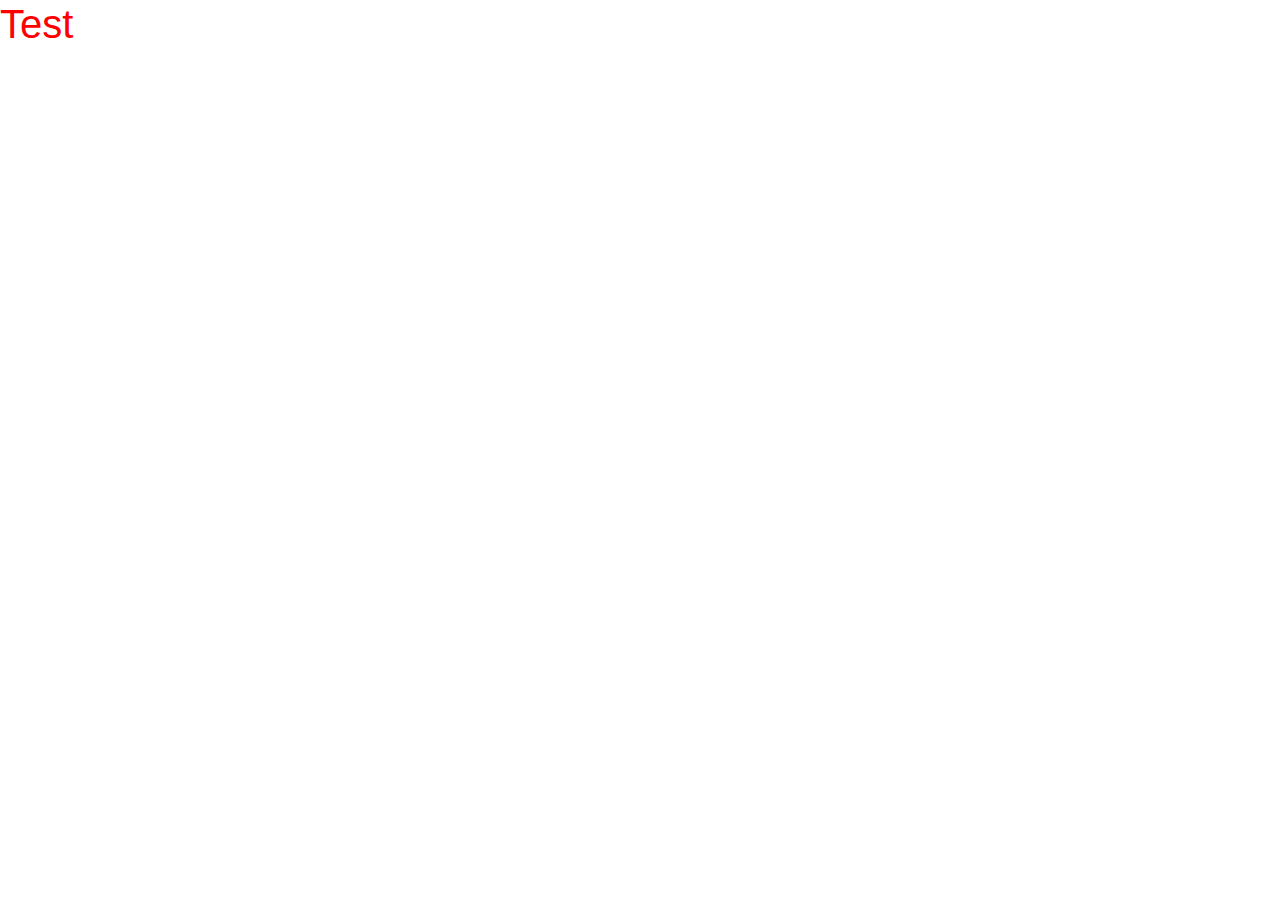
==== index.html @ 565380b9 "first commit" ====
<!doctype html>
<html>
  <head>
    <meta charset="utf-8">
    <meta http-equiv="x-ua-compatible" content="ie=edge">
    <meta name="viewport"
          content="width=device-width, initial-scale=1, shrink-to-fit=no">

    <link rel="stylesheet" href="styles.css">
    <link rel="stylesheet" href="https://stackpath.bootstrapcdn.com/bootstrap/4.5.0/css/bootstrap.min.css"></script>

    <script src="application.js"></script>
    <script src="https://cdnjs.cloudflare.com/ajax/libs/jquery/3.3.1/jquery.min.js" type="text/javascript"></script>
    <script src="https://cdnjs.cloudflare.com/ajax/libs/twitter-bootstrap/4.4.0/js/bootstrap.js"></script>
  </head>

  <body>
    <h1>Test</h1>
  </body>
</html>
---- styles.css ----
h1 {
  color: red;
}
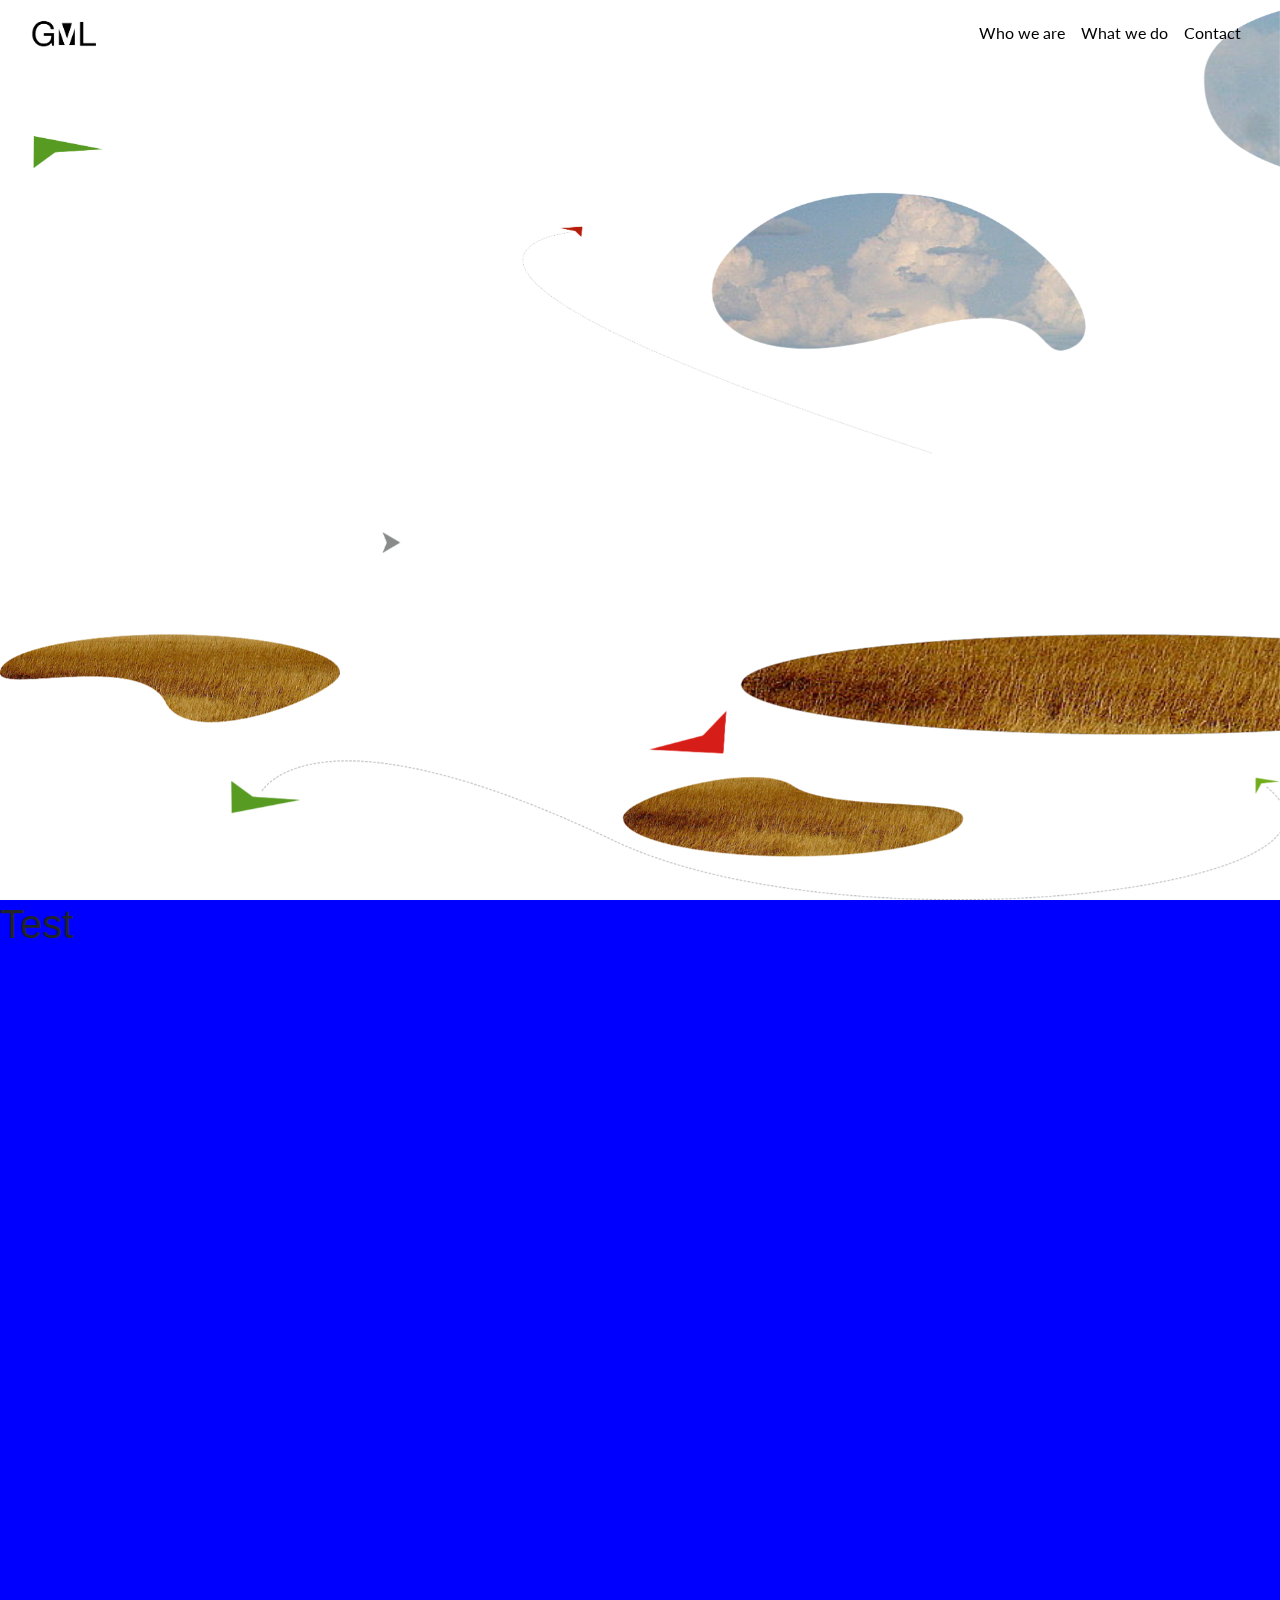
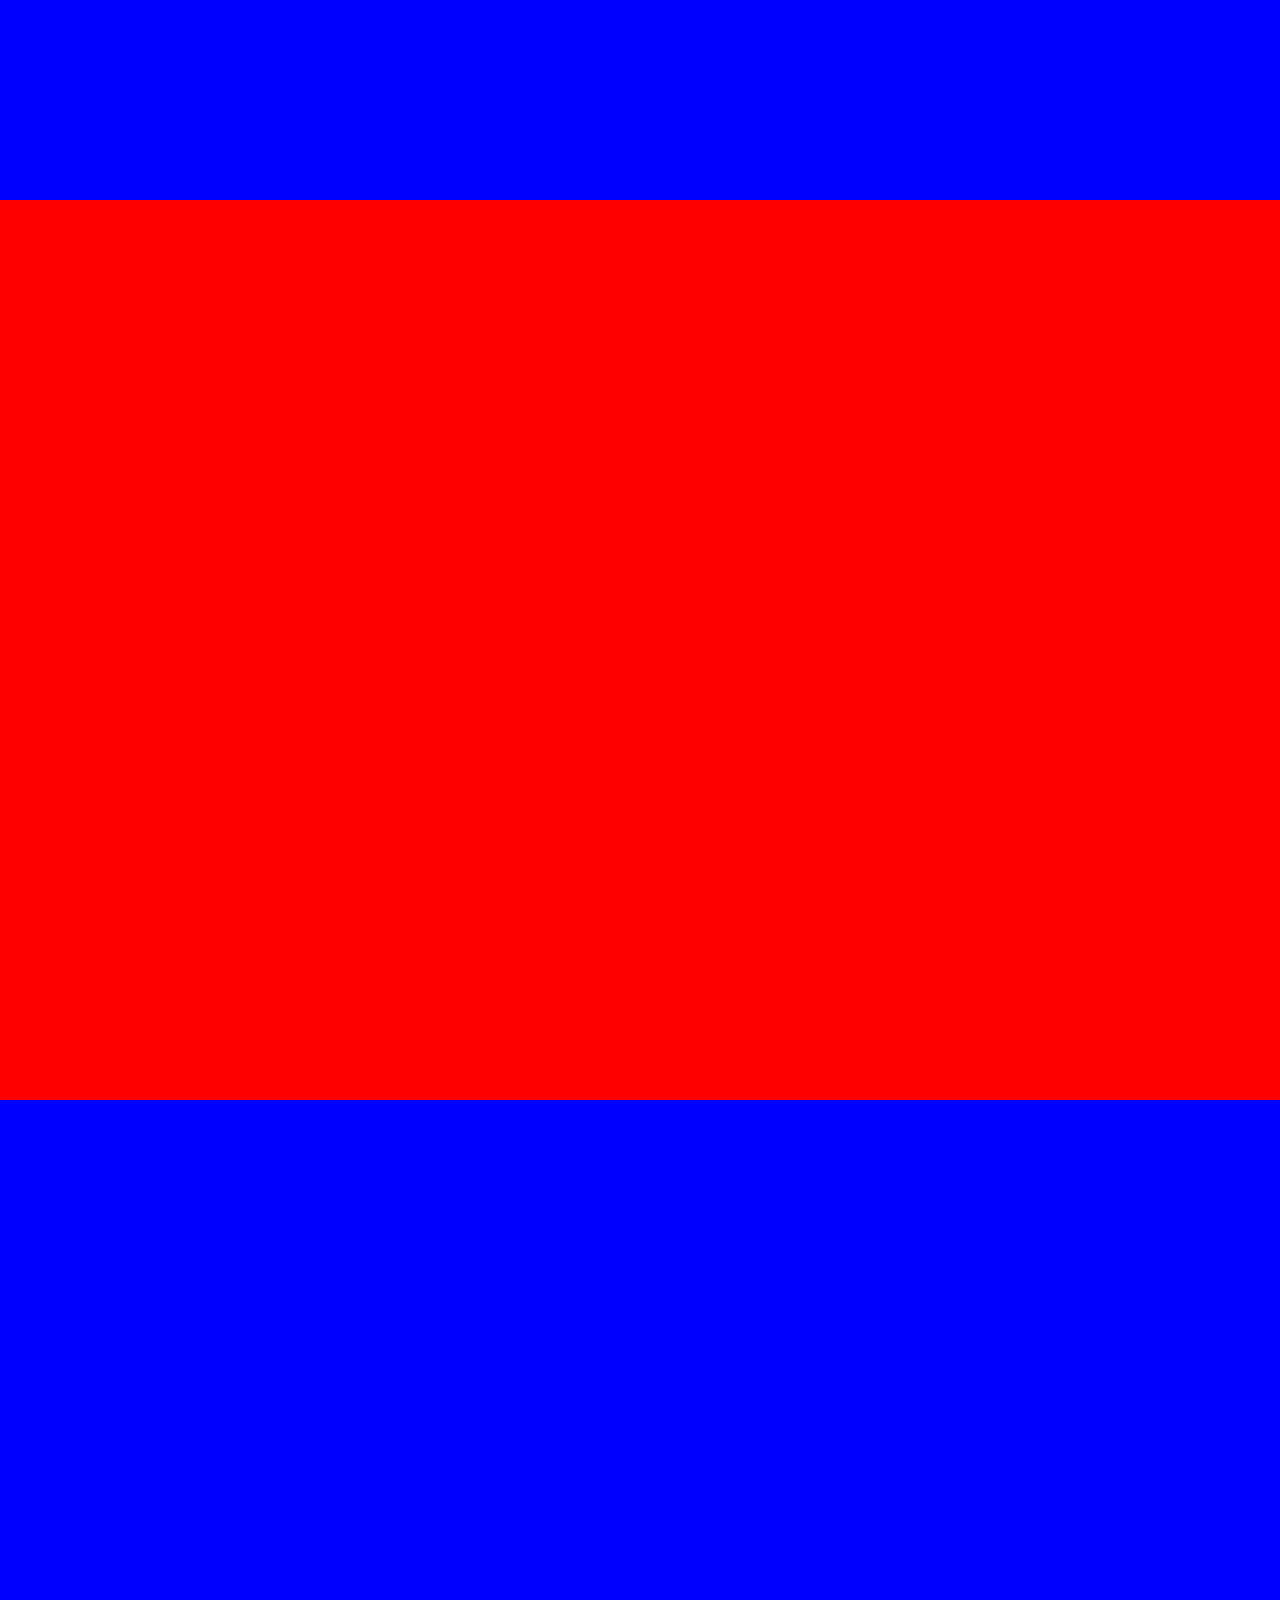
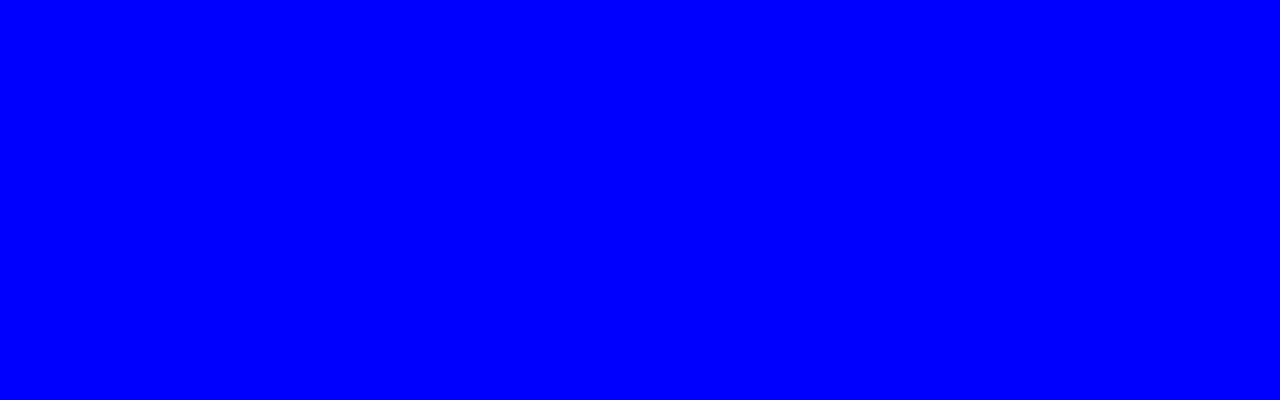
==== commit c81560c8: "Parallax / Pages structure" ====
--- a/index.html
+++ b/index.html
@@ -9,12 +9,68 @@
     <link rel="stylesheet" href="styles.css">
     <link rel="stylesheet" href="https://stackpath.bootstrapcdn.com/bootstrap/4.5.0/css/bootstrap.min.css"></script>
 
-    <script src="application.js"></script>
     <script src="https://cdnjs.cloudflare.com/ajax/libs/jquery/3.3.1/jquery.min.js" type="text/javascript"></script>
     <script src="https://cdnjs.cloudflare.com/ajax/libs/twitter-bootstrap/4.4.0/js/bootstrap.js"></script>
+    <script src="scrollBuilder.js"></script>
+
+    <!-- Fonts -->
+    <link href="https://fonts.googleapis.com/css2?family=Lato&display=swap" rel="stylesheet">
+
+    <title>Tracteur</title>
   </head>
 
   <body>
-    <h1>Test</h1>
+    <!-- Navbar -->
+    <nav class="navbar navbar-expand-lg navbar-light">
+      <div class="container">
+        <a class="home-btn" href=""><img class="navbar-brand" src="images/logo.png" alt="Logo fictif Germinal pour tracteur.io, LA référence en matière de tracteur." ></a>
+
+        <button class="navbar-toggler" type="button" data-toggle="collapse" data-target="#navbarText" aria-controls="navbarText" aria-expanded="false" aria-label="Toggle navigation">
+          <img src="images/menu.png" alt="Icon menu mobile de tracteur.io">
+        </button>
+        <div class="collapse navbar-collapse" id="navbarText">
+          <ul class="navbar-nav ml-auto">
+            <li class="nav-item active">
+              <a class="nav-link who-btn" href="#">Who we are<span class="sr-only">(current)</span></a>
+            </li>
+            <li class="nav-item what-btn">
+              <a class="nav-link" href="#">What we do</a>
+            </li>
+            <li class="nav-item contact-btn">
+              <a class="nav-link" href="#">Contact</a>
+            </li>
+          </ul>
+        </div>
+      </div>
+    </nav>
+    <!-- End navbar -->
+
+    <div class="beginning"></div>
+    <div class="home">
+    </div>
+
+
+    <div class="spacer-100vh"></div>
+    <div class="who">
+      <h1>Test</h1>
+    </div>
+
+
+    <div class="what">
+
+    </div>
+
+
+    <div class="contact">
+
+    </div>
   </body>
 </html>
+
+
+<script>
+  scrollBuilder(".home-btn", ".beginning")
+  scrollBuilder(".who-btn", ".who")
+  scrollBuilder(".what-btn", ".what")
+  scrollBuilder(".contact-btn", ".contact")
+</script>
--- a/styles.css
+++ b/styles.css
@@ -1,3 +1,83 @@
-h1 {
-  color: red;
+/*Global*/
+a {
+  font-family: 'Lato', sans-serif;
 }
+.container {
+  max-width: 1300px !important;
+}
+.spacer-100vh {
+  height: 100vh;
+}
+
+/* Navbar */
+.navbar {
+  position: fixed !important;
+  left: 0;
+  top: 0;
+  width: 100%;
+  z-index: 3;
+}
+.navbar-brand, img {
+  height: 50px;
+}
+.navbar-toggler:focus,
+.navbar-toggler:active,
+.navbar-toggler-icon:focus {
+    outline: none;
+    box-shadow: none;
+}
+.navbar-toggler {
+  border: none !important;
+}
+.nav-link {
+  color: black !important;
+}
+
+
+/* Home */
+.home {
+  height: 100vh;
+  width: 100vw;
+  background-image: url("images/bg.png");
+  background-size: cover;
+  background-position: cover;
+
+  /* Parallax */
+  position: fixed;
+  top: 0;
+  left: 0;
+  z-index: 1;
+}
+
+
+/* Who */
+.who {
+  z-index: 2;
+  height: 100vh;
+  width: 100vw;
+  position: relative;
+
+  background-color: blue;
+}
+
+
+/* What */
+.what {
+  z-index: 2;
+  height: 100vh;
+  width: 100vw;
+  position: relative;
+
+  background-color: red;
+}
+
+
+/* Contact */
+.contact {
+  z-index: 2;
+  height: 100vh;
+  width: 100vw;
+  position: relative;
+
+  background-color: blue;
+}
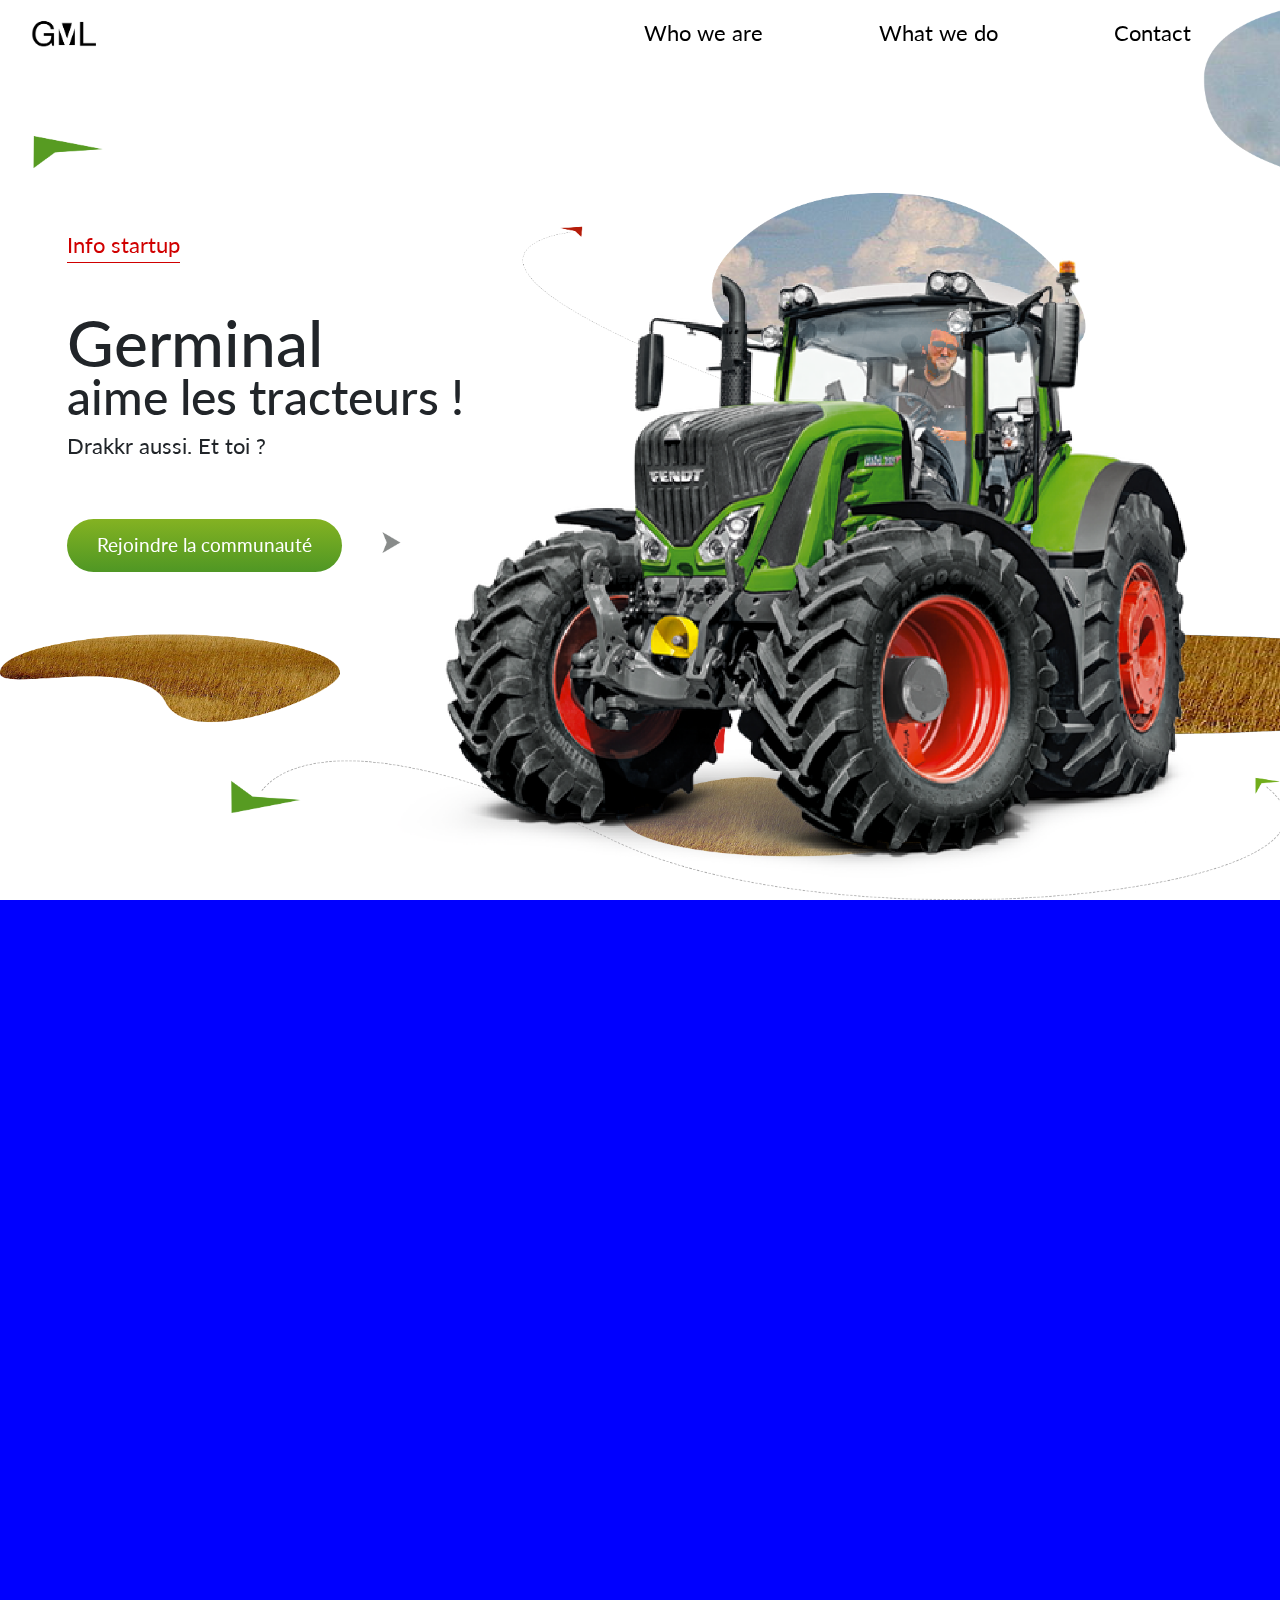
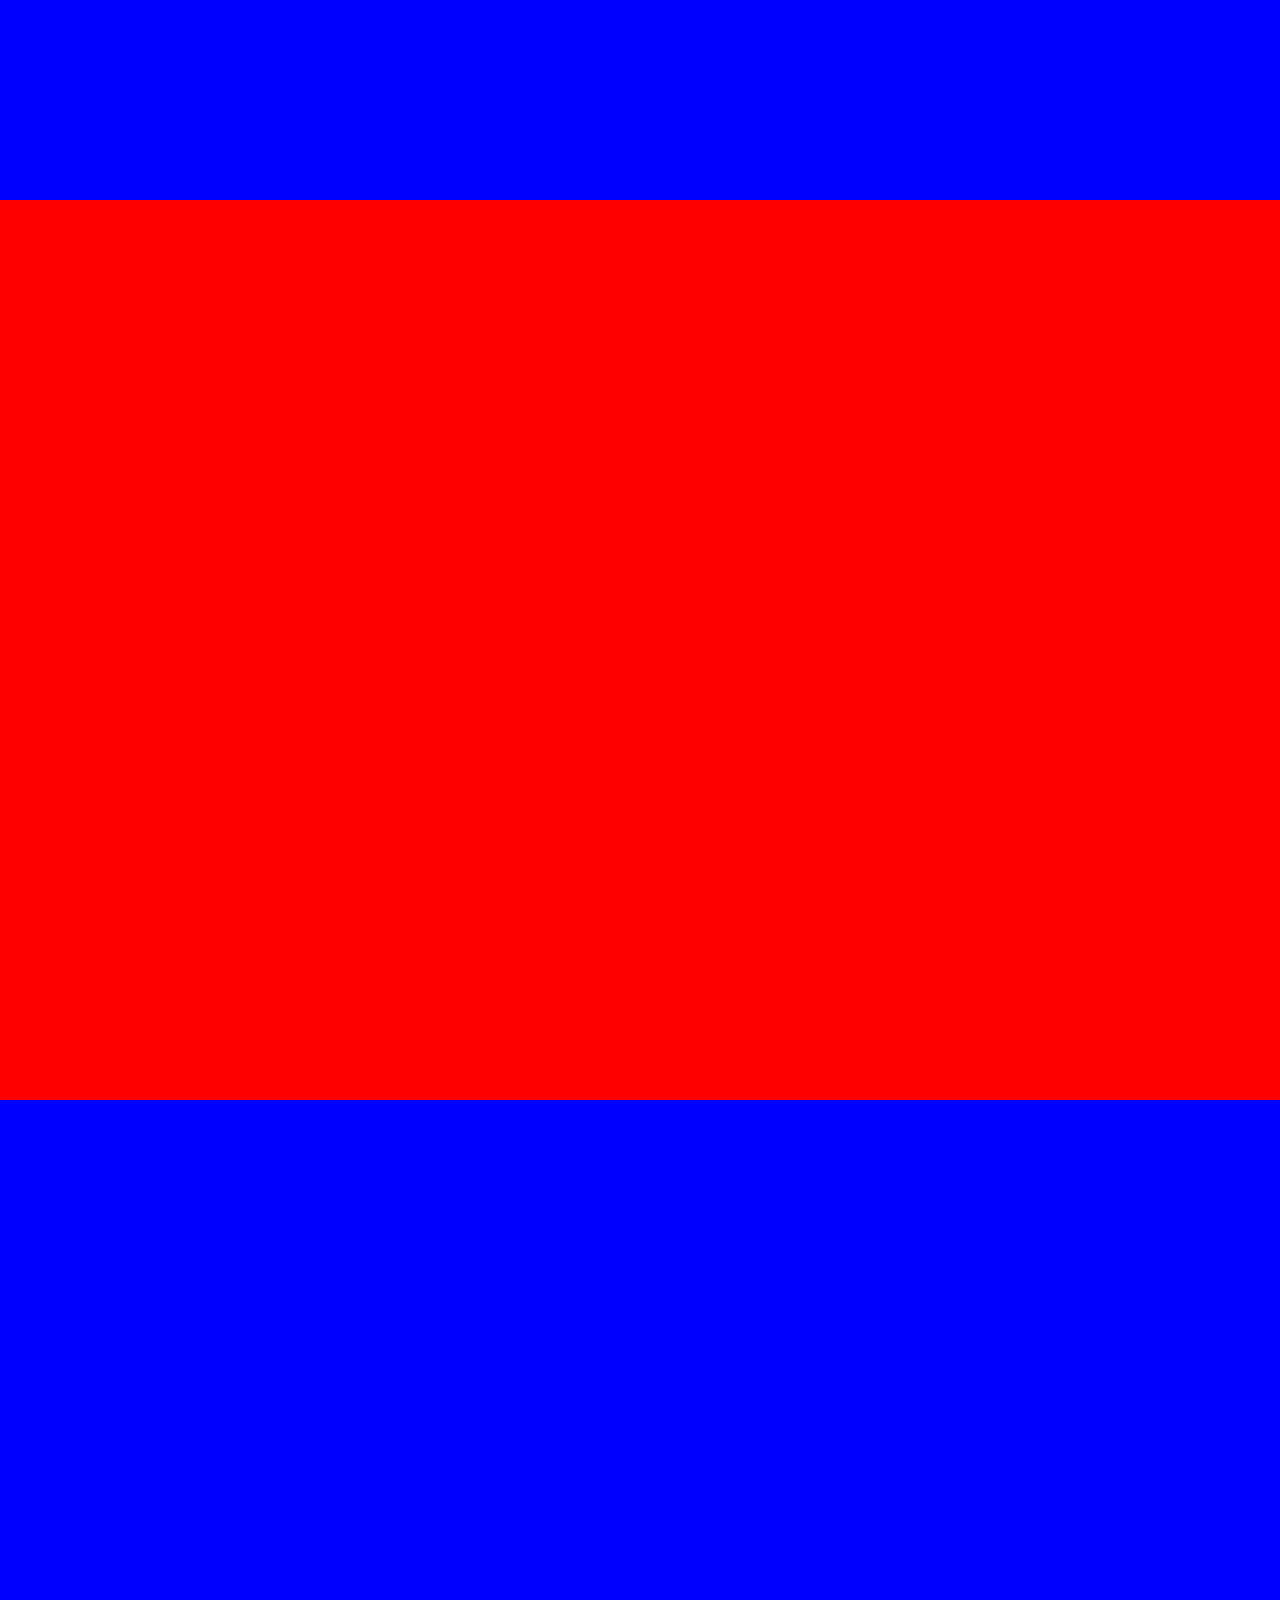
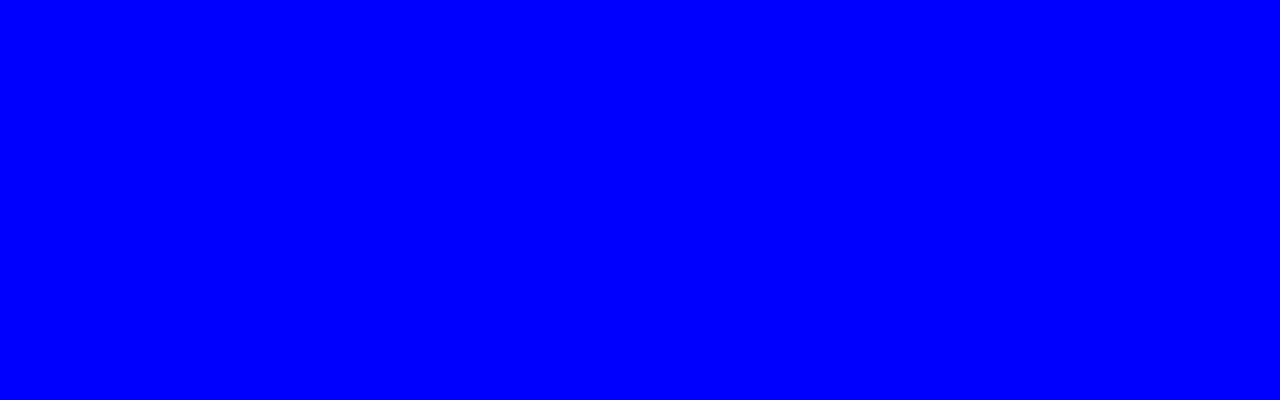
==== commit 020d8ada: "Home done - not responsive" ====
--- a/index.html
+++ b/index.html
@@ -22,11 +22,11 @@
   <body>
     <!-- Navbar -->
     <nav class="navbar navbar-expand-lg navbar-light">
-      <div class="container">
+      <div class="container navbar-container">
         <a class="home-btn" href=""><img class="navbar-brand" src="images/logo.png" alt="Logo fictif Germinal pour tracteur.io, LA référence en matière de tracteur." ></a>
 
         <button class="navbar-toggler" type="button" data-toggle="collapse" data-target="#navbarText" aria-controls="navbarText" aria-expanded="false" aria-label="Toggle navigation">
-          <img src="images/menu.png" alt="Icon menu mobile de tracteur.io">
+          <img class="navbar-toggler-icon" src="images/menu.png" alt="Icon menu mobile de tracteur.io">
         </button>
         <div class="collapse navbar-collapse" id="navbarText">
           <ul class="navbar-nav ml-auto">
@@ -47,12 +47,27 @@
 
     <div class="beginning"></div>
     <div class="home">
+      <div class="container home-container d-flex">
+        <div class="left-part">
+          <div class="inner-text">
+            <p class="info-text">Info startup</p>
+            <div class="home-main-text">
+              <h1><span class="home-span">Germinal</span><br>aime les tracteurs !</h1>
+              <p>Drakkr aussi. Et toi ?</p>
+            </div>
+            <a class="main-btn" href="">Rejoindre la communauté</a>
+          </div>
+        </div>
+
+        <div class="right-part">
+          <img class="tracteur-img" src="images/tracteur.png" alt="">
+        </div>
+      </div>
     </div>
 
 
     <div class="spacer-100vh"></div>
     <div class="who">
-      <h1>Test</h1>
     </div>
 
 
--- a/styles.css
+++ b/styles.css
@@ -1,6 +1,14 @@
 /*Global*/
-a {
+
+a, p, h1, h2 {
   font-family: 'Lato', sans-serif;
+}
+a, p {
+  font-size: 1.4rem;
+}
+h1 {
+  font-size: 3rem !important;
+  line-height: 3rem !important;
 }
 .container {
   max-width: 1300px !important;
@@ -8,6 +16,30 @@
 .spacer-100vh {
   height: 100vh;
 }
+.main-btn {
+  background: linear-gradient(180deg, #84B222 0%, #4F9724 100%);
+  border-radius: 50px;
+  color: white;
+  font-size: 1.2rem ;
+  text-decoration: none;
+  display: inline-block;
+  padding: 12px 30px;
+}
+.main-btn:hover {
+  color: white;
+  text-decoration: none;
+}
+/* Parallax*/
+.who, .what, .contact {
+  z-index: 2;
+  height: 100vh;
+  width: 100vw;
+  position: relative;
+}
+
+/* --- End global --- */
+
+
 
 /* Navbar */
 .navbar {
@@ -17,8 +49,11 @@
   width: 100%;
   z-index: 3;
 }
-.navbar-brand, img {
+.navbar-brand {
   height: 50px;
+}
+.navbar-toggler-icon {
+  height: 40px;
 }
 .navbar-toggler:focus,
 .navbar-toggler:active,
@@ -32,6 +67,12 @@
 .nav-link {
   color: black !important;
 }
+.nav-item {
+  padding: 0 50px;
+}
+
+/* --- End Navbar --- */
+
 
 
 /* Home */
@@ -48,36 +89,64 @@
   left: 0;
   z-index: 1;
 }
+.home-container {
+  height: 100%;
+}
+
+/* Left part */
+.left-part {
+  height: 100%;
+  width: 40%;
+  display: flex;
+  justify-content: center;
+  align-items: center;
+}
+.inner-text {
+  padding-bottom: 100px;
+}
+.info-text {
+  color: #D00000;
+  display: inline-block;
+  border-bottom: 1px solid #D00000;
+}
+.home-main-text {
+  padding: 40px 0;
+}
+.home-span {
+  font-size: 4rem;
+}
+
+/* Right part */
+.right-part {
+  height: 100%;
+  width: 60%;
+  position: relative;
+}
+.tracteur-img {
+  position: absolute;
+  right: 0;
+  bottom: 0;
+  width: 120%;
+  height: auto;
+}
+
+/* --- End Home --- */
+
 
 
 /* Who */
 .who {
-  z-index: 2;
-  height: 100vh;
-  width: 100vw;
-  position: relative;
-
   background-color: blue;
 }
 
 
 /* What */
 .what {
-  z-index: 2;
-  height: 100vh;
-  width: 100vw;
-  position: relative;
-
   background-color: red;
 }
 
 
 /* Contact */
 .contact {
-  z-index: 2;
-  height: 100vh;
-  width: 100vw;
-  position: relative;
-
   background-color: blue;
 }
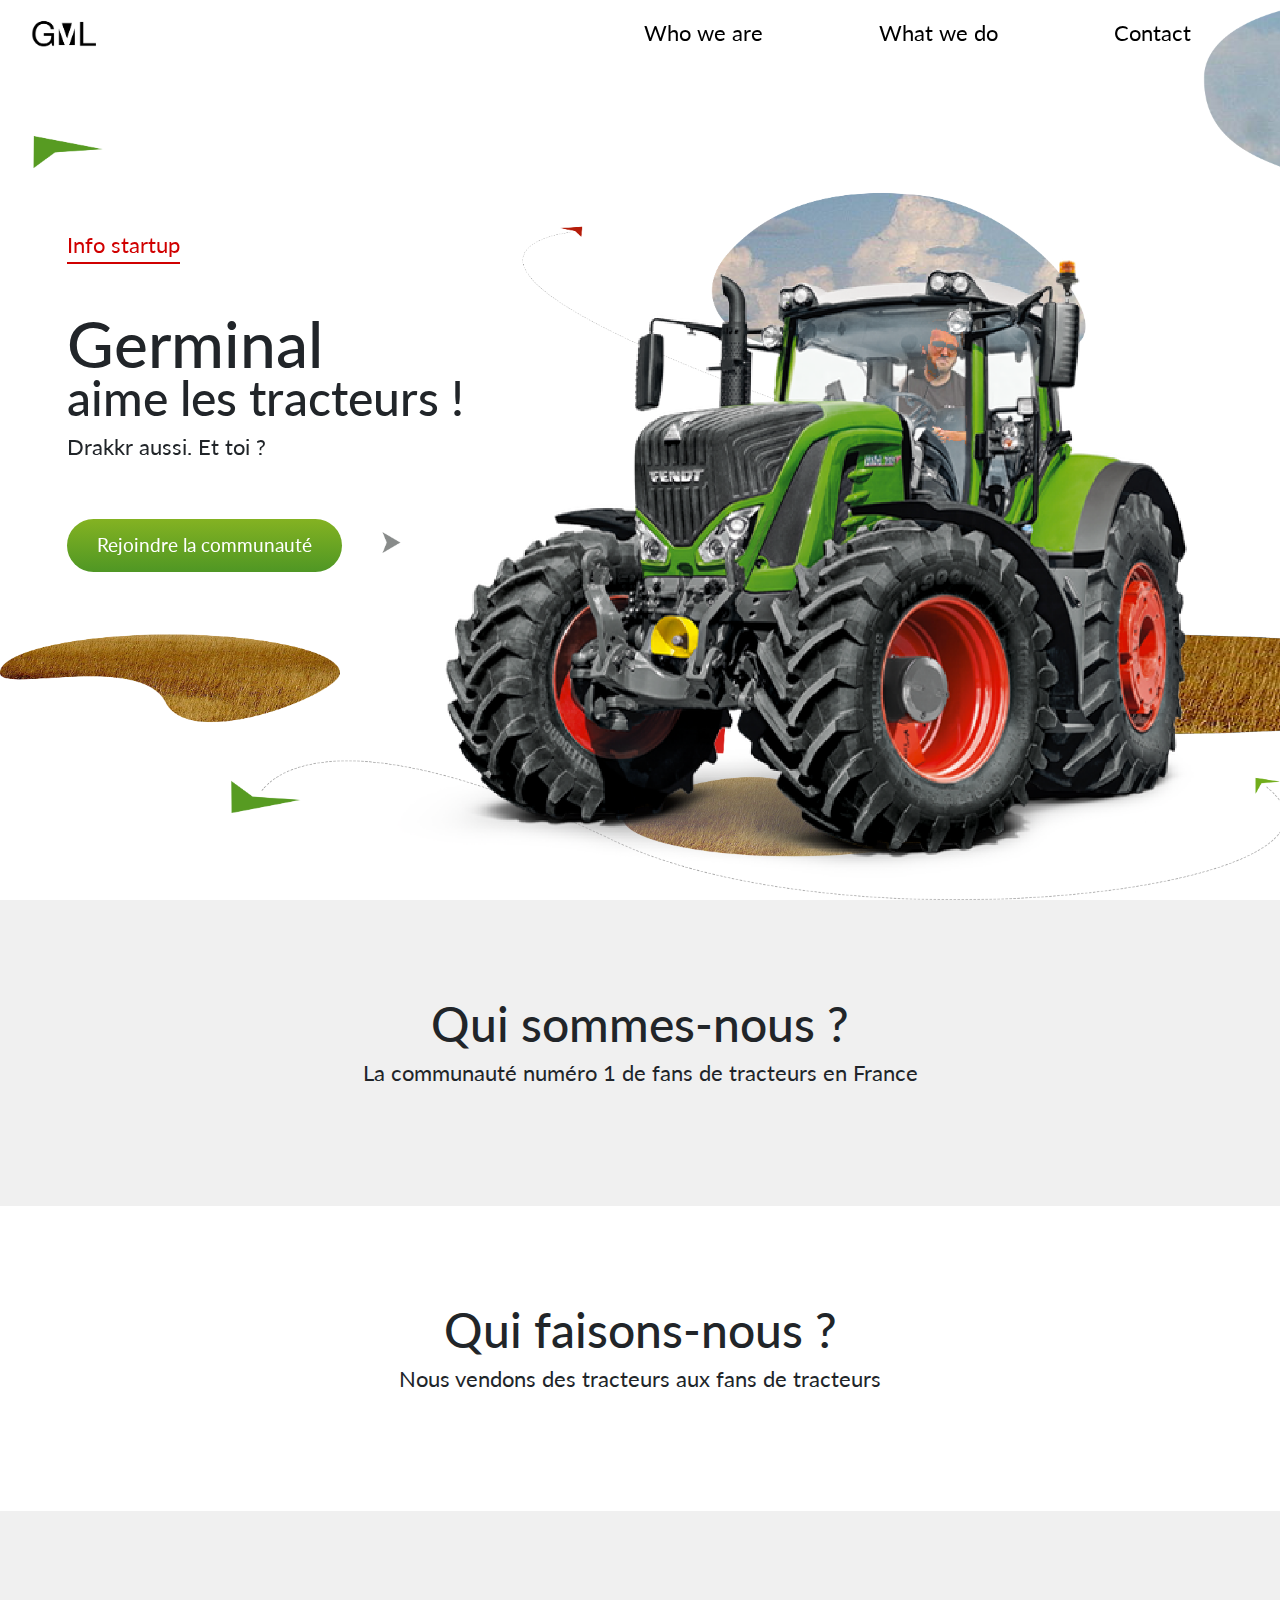
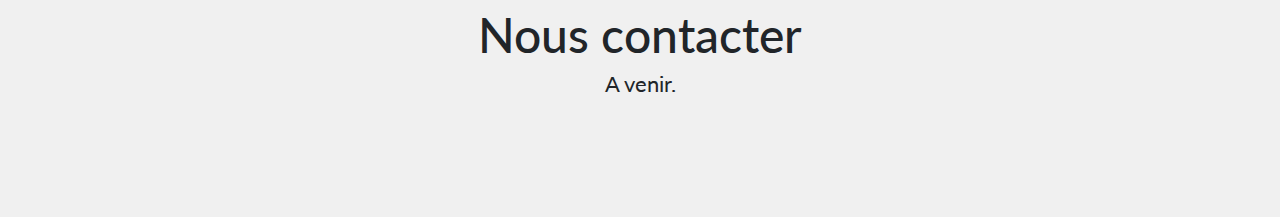
==== commit e08c4d1f: "Part 1 done - Landing without forms" ====
--- a/index.html
+++ b/index.html
@@ -3,8 +3,7 @@
   <head>
     <meta charset="utf-8">
     <meta http-equiv="x-ua-compatible" content="ie=edge">
-    <meta name="viewport"
-          content="width=device-width, initial-scale=1, shrink-to-fit=no">
+    <meta content="width=device-width, initial-scale=1" name="viewport" />
 
     <link rel="stylesheet" href="styles.css">
     <link rel="stylesheet" href="https://stackpath.bootstrapcdn.com/bootstrap/4.5.0/css/bootstrap.min.css"></script>
@@ -26,7 +25,7 @@
         <a class="home-btn" href=""><img class="navbar-brand" src="images/logo.png" alt="Logo fictif Germinal pour tracteur.io, LA référence en matière de tracteur." ></a>
 
         <button class="navbar-toggler" type="button" data-toggle="collapse" data-target="#navbarText" aria-controls="navbarText" aria-expanded="false" aria-label="Toggle navigation">
-          <img class="navbar-toggler-icon" src="images/menu.png" alt="Icon menu mobile de tracteur.io">
+          <img class="navbar-toggler-icon-custom" src="images/menu.png" alt="Icon menu mobile de tracteur.io">
         </button>
         <div class="collapse navbar-collapse" id="navbarText">
           <ul class="navbar-nav ml-auto">
@@ -47,7 +46,7 @@
 
     <div class="beginning"></div>
     <div class="home">
-      <div class="container home-container d-flex">
+      <div class="container home-container">
         <div class="left-part">
           <div class="inner-text">
             <p class="info-text">Info startup</p>
@@ -68,16 +67,26 @@
 
     <div class="spacer-100vh"></div>
     <div class="who">
+      <div class="text-center">
+        <h1>Qui sommes-nous ?</h1>
+        <p>La communauté numéro 1 de fans de tracteurs en France</p>
+      </div>
     </div>
 
 
     <div class="what">
-
+      <div class="text-center">
+        <h1>Qui faisons-nous ?</h1>
+        <p>Nous vendons des tracteurs aux fans de tracteurs</p>
+      </div>
     </div>
 
 
     <div class="contact">
-
+      <div class="text-center">
+        <h1>Nous contacter</h1>
+        <p>A venir.</p>
+      </div>
     </div>
   </body>
 </html>
--- a/styles.css
+++ b/styles.css
@@ -32,9 +32,12 @@
 /* Parallax*/
 .who, .what, .contact {
   z-index: 2;
-  height: 100vh;
+  padding: 100px 0;
   width: 100vw;
   position: relative;
+  display: flex;
+  align-items: center;
+  justify-content: center;
 }
 
 /* --- End global --- */
@@ -52,7 +55,7 @@
 .navbar-brand {
   height: 50px;
 }
-.navbar-toggler-icon {
+.navbar-toggler-icon-custom {
   height: 40px;
 }
 .navbar-toggler:focus,
@@ -77,7 +80,7 @@
 
 /* Home */
 .home {
-  height: 100vh;
+  min-height: 100vh;
   width: 100vw;
   background-image: url("images/bg.png");
   background-size: cover;
@@ -90,24 +93,27 @@
   z-index: 1;
 }
 .home-container {
-  height: 100%;
+  height: 100vh;
+  display: flex;
+  flex-wrap: wrap;
 }
 
 /* Left part */
 .left-part {
-  height: 100%;
-  width: 40%;
+  min-height: 100%;
   display: flex;
   justify-content: center;
   align-items: center;
+  padding-top: 100px;
+
 }
 .inner-text {
-  padding-bottom: 100px;
+  padding-bottom: 200px;
 }
 .info-text {
   color: #D00000;
   display: inline-block;
-  border-bottom: 1px solid #D00000;
+  border-bottom: 2px solid #D00000;
 }
 .home-main-text {
   padding: 40px 0;
@@ -118,16 +124,38 @@
 
 /* Right part */
 .right-part {
-  height: 100%;
-  width: 60%;
-  position: relative;
+  min-height: 100%;
 }
-.tracteur-img {
-  position: absolute;
-  right: 0;
-  bottom: 0;
-  width: 120%;
-  height: auto;
+@media screen and (min-width: 768px) {
+  .left-part {
+    width: 40%;
+  }
+  .right-part {
+    width: 60%;
+    position: relative;
+  }
+  .tracteur-img {
+    position: absolute;
+    right: 0;
+    bottom: 0;
+    width: 120%;
+    height: auto;
+  }
+}
+@media screen and (max-width: 767px) {
+
+  .right-part {
+    display: none;
+
+  }
+  .inner-text {
+    text-align: center;
+    padding-bottom: 100px;
+  }
+   .tracteur-img {
+    width: 100%;
+    height: auto;
+  }
 }
 
 /* --- End Home --- */
@@ -136,17 +164,17 @@
 
 /* Who */
 .who {
-  background-color: blue;
+  background-color: rgb(240 240 240);
 }
 
 
 /* What */
 .what {
-  background-color: red;
+  background-color: white;
 }
 
 
 /* Contact */
 .contact {
-  background-color: blue;
+  background-color: rgb(240 240 240);
 }
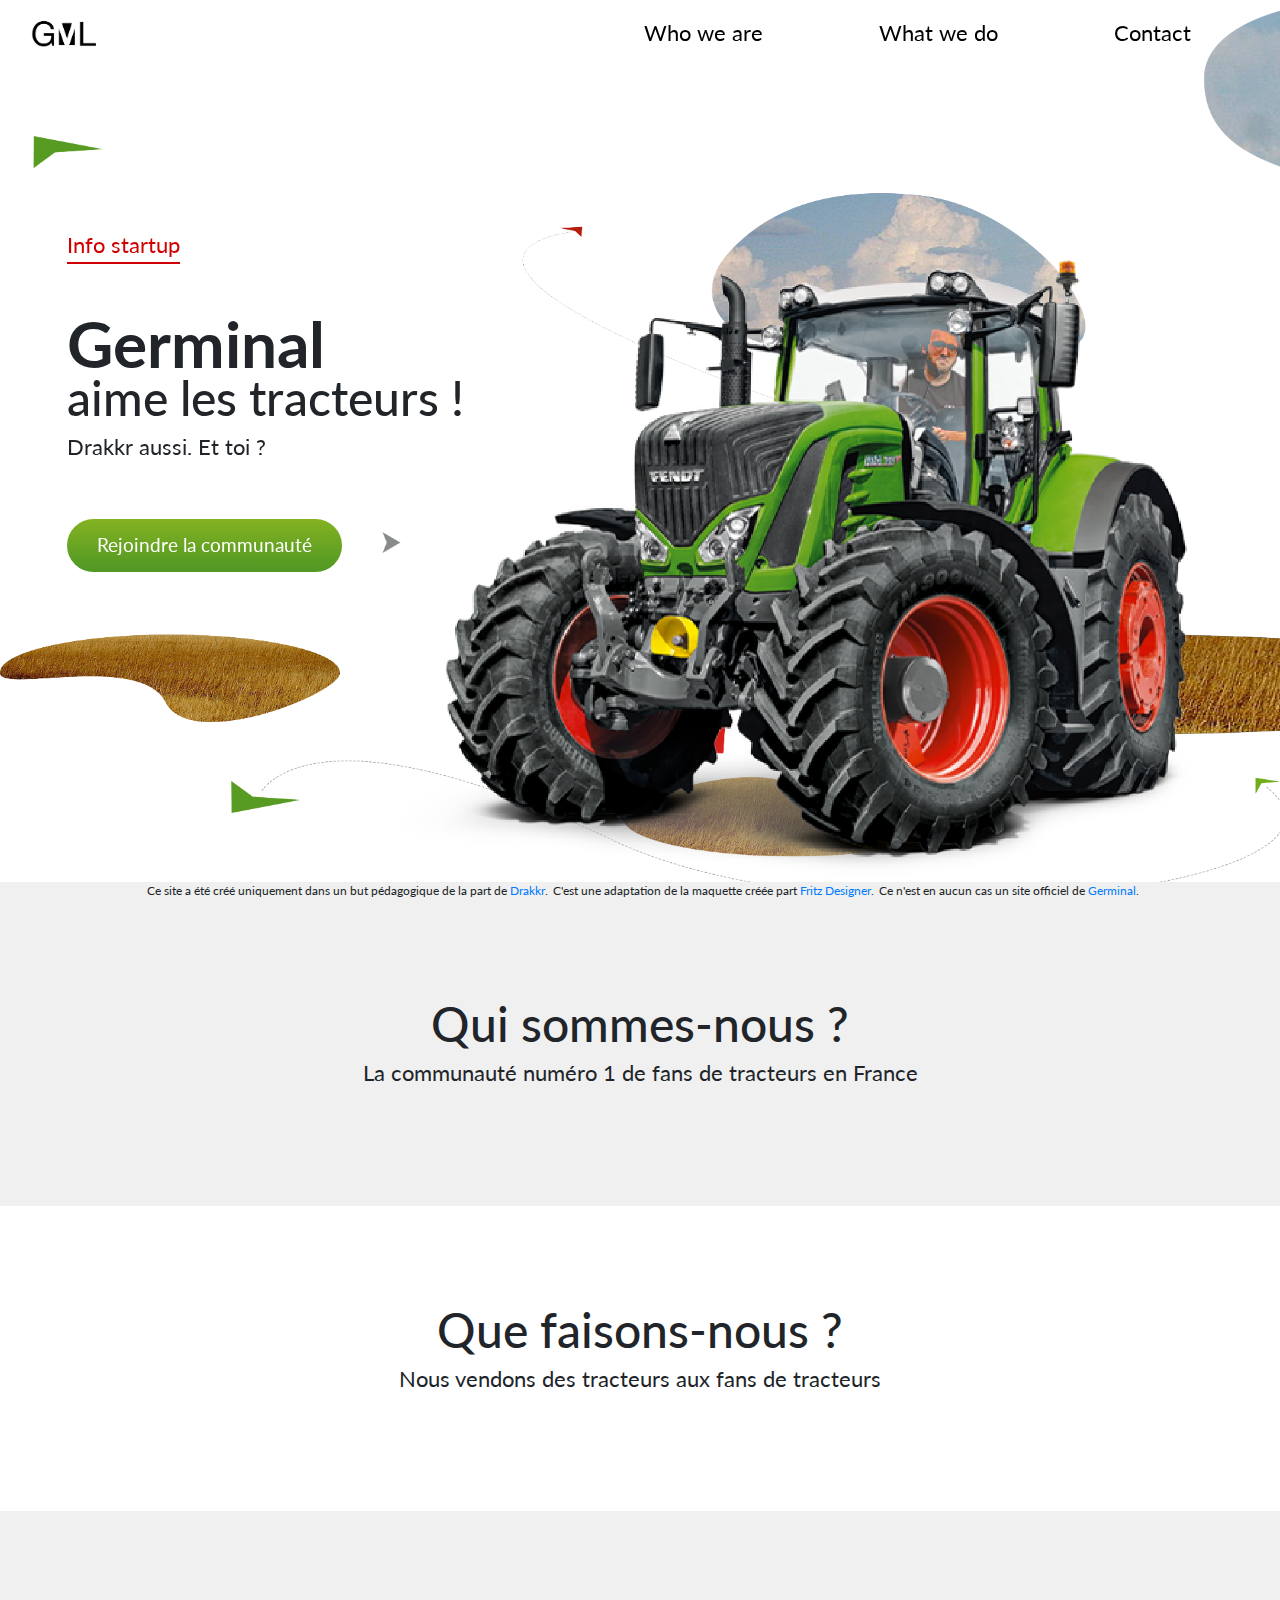
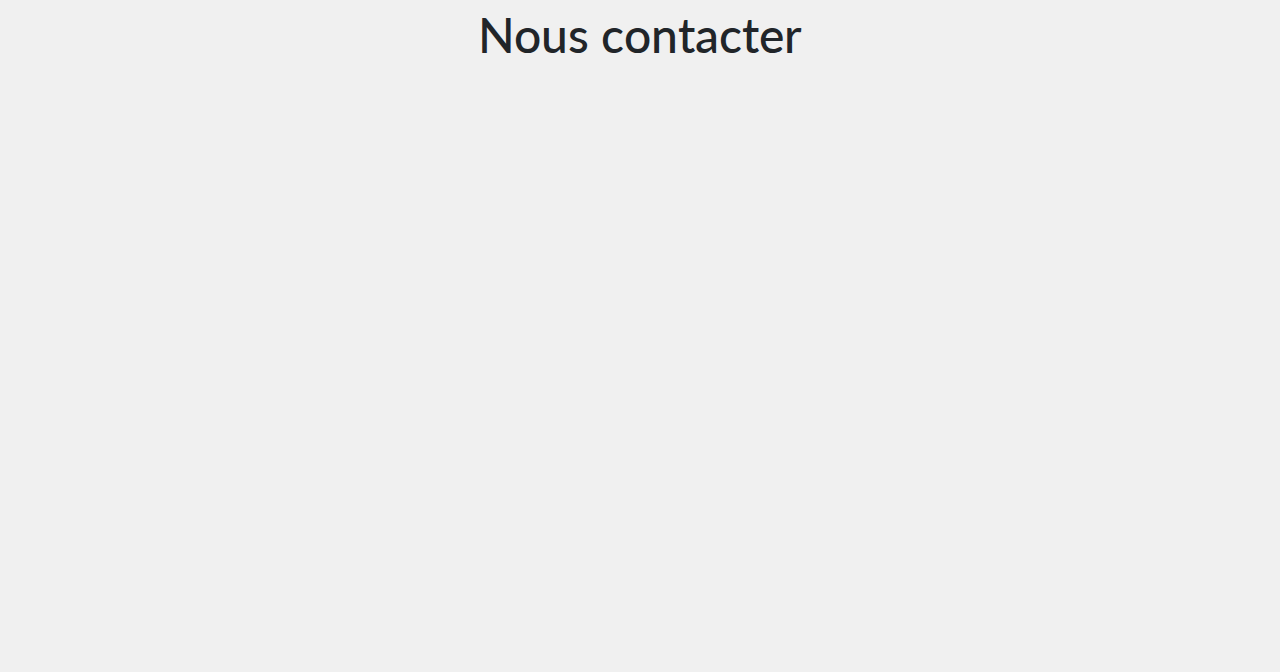
==== commit 57b228ab: "Navbar improved on mobile + 'Germinal' in bold" ====
--- a/index.html
+++ b/index.html
@@ -13,9 +13,27 @@
     <script src="scrollBuilder.js"></script>
 
     <!-- Fonts -->
-    <link href="https://fonts.googleapis.com/css2?family=Lato&display=swap" rel="stylesheet">
+     <link href="https://fonts.googleapis.com/css2?family=Lato:wght@400;700&display=swap" rel="stylesheet">
 
-    <title>Tracteur</title>
+    <!-- Primary Meta Tags -->
+    <title>Tracteur.io - LA communauté de fans de tracteurs en France</title>
+    <meta name="title" content="Tracteur.io - LA communauté de fans de tracteurs en France">
+    <meta name="description" content="Bon là dans l'immédiat j'ai pas d'idée de description + j'avais pas prévu que cette page soit bien référencée ni partagée. Mais t'inquiète ça va venir.">
+
+    <!-- Open Graph / Facebook -->
+    <meta property="og:type" content="website">
+    <meta property="og:url" content="http://www.tracteur.io/">
+    <meta property="og:title" content="Tracteur.io - LA communauté de fans de tracteurs en France">
+    <meta property="og:description" content="Bon là dans l'immédiat j'ai pas d'idée de description + j'avais pas prévu que cette page soit bien référencée ni partagée. Mais t'inquiète ça va venir.">
+    <meta property="og:image" content="https://www.tracteur.io/images/meta.png">
+
+    <!-- Twitter -->
+    <meta property="twitter:card" content="summary_large_image">
+    <meta property="twitter:url" content="http://www.tracteur.io/">
+    <meta property="twitter:title" content="Tracteur.io - LA communauté de fans de tracteurs en France">
+    <meta property="twitter:description" content="Bon là dans l'immédiat j'ai pas d'idée de description + j'avais pas prévu que cette page soit bien référencée ni partagée. Mais t'inquiète ça va venir.">
+    <meta property="twitter:image" content="https://www.tracteur.io/images/meta.png">
+
   </head>
 
   <body>
@@ -44,6 +62,14 @@
     </nav>
     <!-- End navbar -->
 
+    <div class="footer">
+      <p class="ml-auto">Ce site a été créé uniquement dans un but pédagogique de la part de <a href="https://drakkr.com" target="_blank">Drakkr</a>.</p>
+
+      <p>C'est une adaptation de la maquette créée part <a href="https://www.linkedin.com/in/fritzdares/" target="_blank">Fritz Designer</a>.</p>
+
+      <p class="mr-auto">Ce n'est en aucun cas un site officiel de <a href="https://germinal.io" target="_blank">Germinal</a>.</p>
+    </div>
+
     <div class="beginning"></div>
     <div class="home">
       <div class="container home-container">
@@ -51,10 +77,10 @@
           <div class="inner-text">
             <p class="info-text">Info startup</p>
             <div class="home-main-text">
-              <h1><span class="home-span">Germinal</span><br>aime les tracteurs !</h1>
+              <h1><span class="home-span"><b>Germinal</b></span><br>aime les tracteurs !</h1>
               <p>Drakkr aussi. Et toi ?</p>
             </div>
-            <a class="main-btn" href="">Rejoindre la communauté</a>
+            <a class="main-btn typeform-share button" href="https://form.typeform.com/to/L47nrk" data-mode="popup" target="_blank">Rejoindre la communauté </a> <script> (function() { var qs,js,q,s,d=document, gi=d.getElementById, ce=d.createElement, gt=d.getElementsByTagName, id="typef_orm_share", b="https://embed.typeform.com/"; if(!gi.call(d,id)){ js=ce.call(d,"script"); js.id=id; js.src=b+"embed.js"; q=gt.call(d,"script")[0]; q.parentNode.insertBefore(js,q) } })() </script>
           </div>
         </div>
 
@@ -67,7 +93,7 @@
 
     <div class="spacer-100vh"></div>
     <div class="who">
-      <div class="text-center">
+      <div class="text-center w-100">
         <h1>Qui sommes-nous ?</h1>
         <p>La communauté numéro 1 de fans de tracteurs en France</p>
       </div>
@@ -75,17 +101,17 @@
 
 
     <div class="what">
-      <div class="text-center">
-        <h1>Qui faisons-nous ?</h1>
+      <div class="text-center w-100">
+        <h1>Que faisons-nous ?</h1>
         <p>Nous vendons des tracteurs aux fans de tracteurs</p>
       </div>
     </div>
 
 
     <div class="contact">
-      <div class="text-center">
+      <div class="text-center w-100">
         <h1>Nous contacter</h1>
-        <p>A venir.</p>
+        <div class="typeform-widget" data-url="https://form.typeform.com/to/L47nrk" data-transparency="100" data-hide-headers=true data-hide-footer=true style="width: 100%; height: 500px;"></div> <script> (function() { var qs,js,q,s,d=document, gi=d.getElementById, ce=d.createElement, gt=d.getElementsByTagName, id="typef_orm", b="https://embed.typeform.com/"; if(!gi.call(d,id)) { js=ce.call(d,"script"); js.id=id; js.src=b+"embed.js"; q=gt.call(d,"script")[0]; q.parentNode.insertBefore(js,q) } })() </script> <div style="font-family: Sans-Serif;font-size: 12px;color: #999;opacity: 0.5; padding-top: 5px;"></div>
       </div>
     </div>
   </body>
--- a/styles.css
+++ b/styles.css
@@ -33,11 +33,10 @@
 .who, .what, .contact {
   z-index: 2;
   padding: 100px 0;
-  width: 100vw;
   position: relative;
   display: flex;
   align-items: center;
-  justify-content: center;
+  justify-content: : center;
 }
 
 /* --- End global --- */
@@ -45,6 +44,12 @@
 
 
 /* Navbar */
+@media screen and (max-width: 767px) {
+  .navbar {
+    background-color: white;
+    text-align: center;
+  }
+}
 .navbar {
   position: fixed !important;
   left: 0;
@@ -77,6 +82,28 @@
 /* --- End Navbar --- */
 
 
+/* Footer */
+.footer {
+  position: fixed;
+  width: 100vw;
+  bottom: 0;
+  left: 0;
+  text-align: center;
+  z-index: 4;
+  background-color: white;
+  display: flex;
+  padding-left: 5px;
+  background-color: rgb(240 240 240)
+}
+
+.footer a, .footer p {
+  font-size: 12px;
+  margin: 0;
+}
+.footer p {
+  margin-right: 5px;
+}
+/* --- End Footer --- */
 
 /* Home */
 .home {
